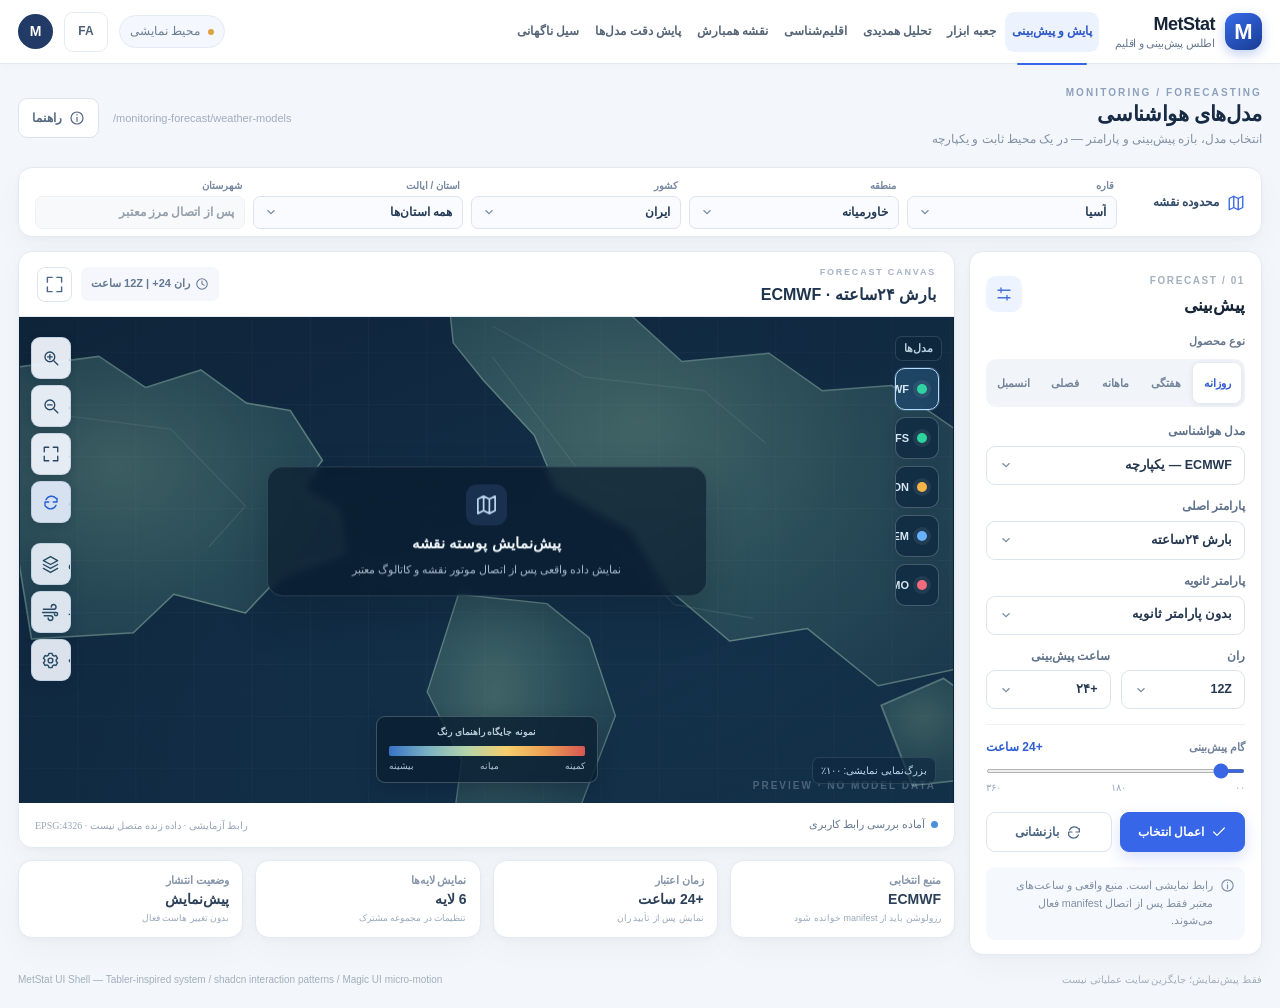
==== ui_tabler_vnext_preview/index.html @ 44df640d "feat(ui-preview): add ui_tabler_vnext_preview/index.html" ====
<!doctype html>
<html lang="fa" dir="rtl">
<head>
<meta charset="utf-8">
<meta name="viewport" content="width=device-width,initial-scale=1,viewport-fit=cover">
<meta name="color-scheme" content="light">
<meta name="referrer" content="strict-origin-when-cross-origin">
<meta http-equiv="Content-Security-Policy" content="default-src 'self'; img-src 'self' data:; style-src 'self'; script-src 'self'; connect-src 'none'; object-src 'none'; base-uri 'self'; form-action 'self'">
<title>MetStat — اطلس هواشناسی | پیش‌نمایش رابط کاربری</title>
<link rel="stylesheet" href="theme.css">
<script defer src="app.js"></script>
</head>
<body>
<svg class="ms-icons" xmlns="http://www.w3.org/2000/svg" aria-hidden="true" focusable="false">
  <symbol id="i-sun" viewBox="0 0 24 24"><circle cx="12" cy="12" r="4"/><path d="M12 2v2m0 16v2M4.93 4.93l1.42 1.42m11.3 11.3 1.42 1.42M2 12h2m16 0h2M4.93 19.07l1.42-1.42m11.3-11.3 1.42-1.42"/></symbol>
  <symbol id="i-map" viewBox="0 0 24 24"><path d="m3 6 6-3 6 3 6-3v15l-6 3-6-3-6 3zM9 3v15m6-12v15"/></symbol>
  <symbol id="i-chevron" viewBox="0 0 24 24"><path d="m6 9 6 6 6-6"/></symbol>
  <symbol id="i-layers" viewBox="0 0 24 24"><path d="m12 2 9 5-9 5-9-5 9-5zm-9 10 9 5 9-5M3 17l9 5 9-5"/></symbol>
  <symbol id="i-sliders" viewBox="0 0 24 24"><path d="M4 7h16M4 17h16M8 4v6m8 4v6"/></symbol>
  <symbol id="i-wind" viewBox="0 0 24 24"><path d="M3 8h13a3 3 0 1 0-3-3M2 12h17a2 2 0 1 1-2 2M4 16h8a3 3 0 1 1-3 3"/></symbol>
  <symbol id="i-zoom-in" viewBox="0 0 24 24"><circle cx="10.5" cy="10.5" r="6.5"/><path d="m16 16 5 5M7.5 10.5h6m-3-3v6"/></symbol>
  <symbol id="i-zoom-out" viewBox="0 0 24 24"><circle cx="10.5" cy="10.5" r="6.5"/><path d="m16 16 5 5M7.5 10.5h6"/></symbol>
  <symbol id="i-maximize" viewBox="0 0 24 24"><path d="M3 9V3h6m12 6V3h-6M3 15v6h6m12-6v6h-6"/></symbol>
  <symbol id="i-refresh" viewBox="0 0 24 24"><path d="M20 7v5h-5M4 17v-5h5m-3.7-3a8 8 0 0 1 13.3-2l1.4 1.4M4 17l1.4 1.4a8 8 0 0 0 13.3-2"/></symbol>
  <symbol id="i-info" viewBox="0 0 24 24"><circle cx="12" cy="12" r="9"/><path d="M12 11v6m0-10v.5"/></symbol>
  <symbol id="i-search" viewBox="0 0 24 24"><circle cx="10.5" cy="10.5" r="7"/><path d="m16 16 5 5"/></symbol>
  <symbol id="i-clock" viewBox="0 0 24 24"><circle cx="12" cy="12" r="9"/><path d="M12 7v5l3.5 2"/></symbol>
  <symbol id="i-download" viewBox="0 0 24 24"><path d="M12 3v12m-4-4 4 4 4-4M4 17v4h16v-4"/></symbol>
  <symbol id="i-setting" viewBox="0 0 24 24"><path d="M10 3h4l.6 2.3 2 1.1 2.3-.7 2 3.5-1.7 1.7v2.2l1.7 1.7-2 3.5-2.3-.7-2 1.1L14 21h-4l-.6-2.3-2-1.1-2.3.7-2-3.5 1.7-1.7v-2.2L3.1 9.2l2-3.5 2.3.7 2-1.1z"/><circle cx="12" cy="12" r="3"/></symbol>
  <symbol id="i-arrow" viewBox="0 0 24 24"><path d="m9 18 6-6-6-6"/></symbol>
  <symbol id="i-play" viewBox="0 0 24 24"><path d="m8 5 11 7-11 7z"/></symbol>
  <symbol id="i-pause" viewBox="0 0 24 24"><path d="M8 5v14m8-14v14"/></symbol>
  <symbol id="i-eye" viewBox="0 0 24 24"><path d="M2 12s4-7 10-7 10 7 10 7-4 7-10 7S2 12 2 12z"/><circle cx="12" cy="12" r="3"/></symbol>
  <symbol id="i-menu" viewBox="0 0 24 24"><path d="M4 6h16M4 12h16M4 18h16"/></symbol>
  <symbol id="i-check" viewBox="0 0 24 24"><path d="m4 12 5 5L20 6"/></symbol>
</svg>
<div class="ms-app" id="msApp">
  <header class="ms-header" aria-label="ناوبری اصلی">
    <div class="ms-header-right">
      <a class="ms-brand" href="/monitoring-forecast/weather-models" data-route aria-label="MetStat - صفحه مدل‌های هواشناسی"><span class="ms-brandmark" aria-hidden="true"><span>M</span></span><span class="ms-brandcopy"><strong>MetStat</strong><small>اطلس پیش‌بینی و اقلیم</small></span></a>
      <nav class="ms-nav" aria-label="صفحات اصلی">
        <a href="/monitoring-forecast/weather-models" data-route data-nav="weather-models" aria-current="page">پایش و پیش‌بینی</a>
        <a href="/meteorological-tools" data-route data-nav="meteorological-tools">جعبه ابزار</a>
        <a href="/synoptic-analysis" data-route data-nav="synoptic-analysis">تحلیل همدیدی</a>
        <a href="/climate-analytics" data-route data-nav="climate-analytics">اقلیم‌شناسی</a>
        <a href="/rainfall-isohyet" data-route data-nav="rainfall-isohyet">نقشه همبارش</a>
        <a href="/forecast-verification" data-route data-nav="forecast-verification">پایش دقت مدل‌ها</a>
        <a href="/flash-flood" data-route data-nav="flash-flood">سیل ناگهانی</a>
      </nav>
    </div>
    <div class="ms-header-left">
      <span class="ms-context-pill"><span class="ms-live-dot"></span> محیط نمایشی</span>
      <button class="ms-header-action" type="button" data-action="language" aria-label="تغییر زبان">FA</button>
      <span class="ms-avatar" title="حساب کاربری نمایشی" aria-label="حساب کاربری">M</span>
    </div>
  </header>
  <main class="ms-main">
    <section class="ms-intro" aria-label="عنوان صفحه">
      <div class="ms-title-stack"><span class="ms-eyebrow">MONITORING / FORECASTING</span><h1 id="msPageTitle">مدل‌های هواشناسی</h1><p id="msPageSubtitle">انتخاب مدل، بازه پیش‌بینی و پارامتر — در یک محیط ثابت و یکپارچه</p></div>
      <div class="ms-intro-actions"><span class="ms-status-muted" id="msRouteLabel">/monitoring-forecast/weather-models</span><button class="ms-btn ms-btn-quiet" type="button" data-action="info"><svg><use href="#i-info"/></svg><span>راهنما</span></button></div>
    </section>
    <section class="ms-geo-bar card" aria-label="انتخاب محدوده‌های جغرافیایی">
      <div class="ms-geo-intro"><svg><use href="#i-map"/></svg><span>محدوده نقشه</span></div>
      <label class="ms-geo-select"><span>قاره</span><select id="msContinent" aria-label="انتخاب قاره"><option value="asia" selected>آسیا</option><option value="world">کل جهان</option><option value="europe">اروپا</option><option value="africa">آفریقا</option><option value="north-america">آمریکای شمالی</option><option value="south-america">آمریکای جنوبی</option><option value="oceania">اقیانوسیه</option></select></label>
      <label class="ms-geo-select"><span>منطقه</span><select id="msRegion" aria-label="انتخاب منطقه"><option value="middle-east" selected>خاورمیانه</option><option value="none">انتخاب کنید</option></select></label>
      <label class="ms-geo-select"><span>کشور</span><select id="msCountry" aria-label="انتخاب کشور"><option value="iran" selected>ایران</option><option value="none">انتخاب کنید</option></select></label>
      <label class="ms-geo-select"><span>استان / ایالت</span><select id="msProvince" aria-label="انتخاب استان یا ایالت"><option value="">همه استان‌ها</option><option value="fars">فارس (نمایشی)</option></select></label>
      <label class="ms-geo-select"><span>شهرستان</span><select id="msCounty" aria-label="انتخاب شهرستان" disabled><option value="">پس از اتصال مرز معتبر</option></select></label>
    </section>
    <div class="ms-workspace">
      <aside class="ms-forecast card" aria-label="تنظیمات پیش‌بینی">
        <div class="ms-panel-heading"><div><small>01 / FORECAST</small><h2>پیش‌بینی</h2></div><span class="ms-mini-icon"><svg><use href="#i-sliders"/></svg></span></div>
        <fieldset class="ms-periods"><legend>نوع محصول</legend><div class="ms-period-grid" role="group" aria-label="نوع پیش‌بینی"><button type="button" class="ms-period active" data-period="daily" aria-pressed="true">روزانه</button><button type="button" class="ms-period" data-period="weekly" aria-pressed="false">هفتگی</button><button type="button" class="ms-period" data-period="monthly" aria-pressed="false">ماهانه</button><button type="button" class="ms-period" data-period="seasonal" aria-pressed="false">فصلی</button><button type="button" class="ms-period" data-period="ensemble" aria-pressed="false">انسمبل</button></div></fieldset>
        <div class="ms-field"><label for="msModel">مدل هواشناسی</label><select class="form-select" id="msModel"><option value="ecmwf">ECMWF — یکپارچه</option><option value="gfs">GFS — یکپارچه</option><option value="icon">ICON</option><option value="gem">GEM / GDPS</option><option value="ukmo">UKMO</option></select></div>
        <div class="ms-field"><label for="msMainParameter">پارامتر اصلی</label><select class="form-select" id="msMainParameter"><option value="p24">بارش ۲۴ساعته</option><option value="t2m">دمای ۲ متری</option><option value="z500">ارتفاع ژئوپتانسیل ۵۰۰</option><option value="mslp">فشار سطح دریا</option></select></div>
        <div class="ms-field"><label for="msSecondaryParameter">پارامتر ثانویه</label><select class="form-select" id="msSecondaryParameter"><option value="none">بدون پارامتر ثانویه</option><option value="wind">بردار باد</option><option value="rh">رطوبت نسبی</option><option value="anomaly">آنومالی</option></select></div>
        <div class="ms-duo"><div class="ms-field"><label for="msRun">ران</label><select class="form-select" id="msRun"><option value="00">00Z</option><option value="06">06Z</option><option value="12" selected>12Z</option><option value="18">18Z</option></select></div><div class="ms-field"><label for="msLead">ساعت پیش‌بینی</label><select class="form-select" id="msLead"><option value="24">+۲۴</option><option value="48">+۴۸</option><option value="72">+۷۲</option><option value="120">+۱۲۰</option><option value="180">+۱۸۰</option><option value="240">+۲۴۰</option><option value="360">+۳۶۰</option></select></div></div>
        <div class="ms-timeline"><div><span>گام پیش‌بینی</span><strong id="msLeadText">+۲۴ ساعت</strong></div><input type="range" min="0" max="360" step="24" value="24" id="msLeadRange" aria-label="گام پیش‌بینی به ساعت"><div class="ms-timeline-mark"><span>۰۰</span><span>۱۸۰</span><span>۳۶۰</span></div></div>
        <div class="ms-forecast-actions"><button class="ms-btn ms-btn-primary" type="button" data-action="apply"><svg><use href="#i-check"/></svg>اعمال انتخاب</button><button class="ms-btn ms-btn-secondary" type="button" data-action="reset"><svg><use href="#i-refresh"/></svg>بازنشانی</button></div>
        <div class="ms-note"><svg><use href="#i-info"/></svg><p>رابط نمایشی است. منبع واقعی و ساعت‌های معتبر فقط پس از اتصال manifest فعال می‌شوند.</p></div>
      </aside>
      <section class="ms-map-column" aria-label="نمایش نقشه و نمودار">
        <div class="ms-map-card card">
          <div class="ms-map-heading"><div><span class="ms-map-kicker">FORECAST CANVAS</span><h2 id="msMapTitle">بارش ۲۴ ساعته · ECMWF</h2></div><div class="ms-map-heading-actions"><span class="ms-map-meta"><svg><use href="#i-clock"/></svg><span id="msMapValid">ران 12Z | +۲۴ ساعت</span></span><button class="ms-btn-icon ms-compact-toggle" type="button" data-action="fullscreen" aria-label="نمای تمام صفحه" aria-pressed="false"><svg><use href="#i-maximize"/></svg></button></div></div>
          <div class="ms-map-surface" id="msMapSurface" tabindex="0" aria-label="بوم نقشه؛ فعلاً نمایشی و فاقد داده واقعی">
            <svg class="ms-faux-map" xmlns="http://www.w3.org/2000/svg" viewBox="0 0 900 500" preserveAspectRatio="xMidYMid slice" role="img" aria-label="پس‌زمینه شماتیک برای بررسی رابط، نه نقشه پیش‌بینی واقعی">
              <defs><linearGradient id="sea" x1="0" y1="0" x2="1" y2="1"><stop offset="0" stop-color="#10263c"/><stop offset="1" stop-color="#173955"/></linearGradient><radialGradient id="land" cx=".36" cy=".38" r=".8"><stop offset="0" stop-color="#567e77"/><stop offset=".52" stop-color="#365e66"/><stop offset="1" stop-color="#254758"/></radialGradient><pattern id="grid" width="56" height="50" patternUnits="userSpaceOnUse"><path d="M56 0H0V50" fill="none" stroke="#dce9ee" stroke-width=".7" opacity=".10"/></pattern></defs>
              <rect width="900" height="500" fill="url(#sea)"/><path d="M-30 68 77 54l45 30 53-17 44 32 42 7 31 48-21 28 35 20 6 40-61 24-33 35-69-18-39 37-98 6Z" fill="url(#land)" stroke="#7da39b" stroke-width="1.5" opacity=".90"/><path d="m410-35 83 25 88 17 57 52 84-8 51 36 67-5 90 62v205l-103 22-68-55-75 12-58-49-36-58-73-41-21-50-49-53-29-36z" fill="url(#land)" stroke="#7da39b" stroke-width="1.4" opacity=".91"/><path d="m423 283 85 9 41 33 25 75-35 91-67 54-54-42 8-60-33-66z" fill="url(#land)" stroke="#7da39b" stroke-width="1.3" opacity=".88"/><path d="m830 390 60-26 42 30 10 64-82 9z" fill="url(#land)" stroke="#7da39b" opacity=".9"/><path d="m44 111 102 13 72 74-35 39m273-212 89 49 114 13 59 50m-262-82 95 125 110 25m-91 26 61 62 75 13" fill="none" stroke="#9db8ad" stroke-width="1.1" opacity=".21"/><rect width="900" height="500" fill="url(#grid)"/>
            </svg>
            <span class="ms-map-watermark">PREVIEW · NO MODEL DATA</span>
            <div class="ms-map-empty"><span class="ms-map-empty-icon"><svg><use href="#i-map"/></svg></span><strong>پیش‌نمایش پوسته نقشه</strong><span>نمایش داده واقعی پس از اتصال موتور نقشه و کاتالوگ معتبر</span></div>
            <div class="ms-model-rail" id="msModelRail" role="group" aria-label="دسترسی سریع مدل‌ها"><div class="ms-rail-label">مدل‌ها</div><button class="ms-rail-chip is-selected" type="button" data-quick-model="ecmwf" data-status="ready" aria-label="ECMWF - وضعیت نمایشی" aria-pressed="true"><span class="ms-chip-marker"></span><span class="ms-chip-name">ECMWF</span><span class="ms-chip-caption">نمونه</span></button><button class="ms-rail-chip" type="button" data-quick-model="gfs" data-status="ready" aria-label="GFS - وضعیت نمایشی" aria-pressed="false"><span class="ms-chip-marker"></span><span class="ms-chip-name">GFS</span><span class="ms-chip-caption">نمونه</span></button><button class="ms-rail-chip" type="button" data-quick-model="icon" data-status="updating" aria-label="ICON - درحال به‌روزرسانی نمایشی" aria-pressed="false"><span class="ms-chip-marker"></span><span class="ms-chip-name">ICON</span><span class="ms-chip-caption">نمونه</span></button><button class="ms-rail-chip" type="button" data-quick-model="gem" data-status="partial" aria-label="GEM - وضعیت آزمایشی" aria-pressed="false"><span class="ms-chip-marker"></span><span class="ms-chip-name">GEM</span><span class="ms-chip-caption">نمونه</span></button><button class="ms-rail-chip" type="button" data-quick-model="ukmo" data-status="missing" aria-label="UKMO - وضعیت آزمایشی" aria-pressed="false"><span class="ms-chip-marker"></span><span class="ms-chip-name">UKMO</span><span class="ms-chip-caption">نمونه</span></button></div>
            <div class="ms-map-left-rail" role="group" aria-label="ابزارهای اصلی نقشه"><button type="button" class="ms-rail-tool" data-action="zoom-in" data-label="بزرگ‌نمایی" aria-label="بزرگ‌نمایی"><svg><use href="#i-zoom-in"/></svg><span>بزرگ‌نمایی</span></button><button type="button" class="ms-rail-tool" data-action="zoom-out" data-label="کوچک‌نمایی" aria-label="کوچک‌نمایی"><svg><use href="#i-zoom-out"/></svg><span>کوچک‌نمایی</span></button><button type="button" class="ms-rail-tool" data-action="extent" data-label="گستره کامل" aria-label="گستره کامل"><svg><use href="#i-maximize"/></svg><span>گستره کامل</span></button><button type="button" class="ms-rail-tool ms-refresh-tool" data-action="refresh" data-label="تازه‌سازی" aria-label="تازه‌سازی"><svg><use href="#i-refresh"/></svg><span>تازه‌سازی</span></button></div>
            <div class="ms-overlay-group" role="group" aria-label="تنظیمات لایه‌ها و نمایش نقشه"><button type="button" class="ms-overlay-button" data-action="layers" aria-label="بازکردن تنظیمات لایه‌ها" aria-controls="msLayerPanel" aria-expanded="false"><svg><use href="#i-layers"/></svg><span>لایه‌ها و نمایش</span></button><button type="button" class="ms-overlay-button" data-action="wind" aria-label="نمایش تنظیمات باد" aria-controls="msLayerPanel"><svg><use href="#i-wind"/></svg><span>باد</span></button><button type="button" class="ms-overlay-button" data-action="settings" aria-label="تنظیمات نقشه" aria-controls="msLayerPanel"><svg><use href="#i-setting"/></svg><span>تنظیمات</span></button></div>
            <div class="ms-layer-panel" id="msLayerPanel" role="region" aria-label="لایه‌ها و کیفیت نمایش" aria-hidden="true" inert>
              <div class="ms-layer-head"><div><small>02 / MAP DISPLAY</small><h3>لایه‌ها و نمایش</h3></div><button type="button" class="ms-close" data-action="close-layers" aria-label="بستن پنل لایه‌ها">×</button></div>
              <div class="ms-layer-scroll"><fieldset class="ms-layer-set"><legend>لایه‌های جغرافیایی</legend><label class="ms-switch-row"><span>مرز شهرستان‌ها</span><input type="checkbox" data-layer="counties" checked><span class="ms-switch"></span></label><label class="ms-switch-row"><span>نقاط شهرهای کوچک</span><input type="checkbox" data-layer="towns" checked><span class="ms-switch"></span></label><label class="ms-switch-row"><span>روستاها</span><input type="checkbox" data-layer="villages"><span class="ms-switch"></span></label><label class="ms-switch-row"><span>راه‌ها</span><input type="checkbox" data-layer="roads" checked><span class="ms-switch"></span></label><label class="ms-switch-row"><span>رودخانه‌ها</span><input type="checkbox" data-layer="rivers" checked><span class="ms-switch"></span></label><label class="ms-switch-row"><span>دریاچه‌ها</span><input type="checkbox" data-layer="lakes" checked><span class="ms-switch"></span></label></fieldset><fieldset class="ms-layer-set"><legend>لیبل‌ها و خطوط</legend><label class="ms-switch-row"><span>نمایش نام مکان‌ها</span><input type="checkbox" data-layer="labels" checked><span class="ms-switch"></span></label><label class="ms-slider-row">ضخامت خطوط <output id="msLineWidthOutput">۲ px</output><input id="msLineWidth" type="range" min="1" max="6" step="1" value="2"></label><label class="ms-slider-row">اندازه برچسب‌ها <output id="msLabelSizeOutput">۱۴ px</output><input id="msLabelSize" type="range" min="11" max="20" step="1" value="14"></label></fieldset><fieldset class="ms-layer-set"><legend>حرکت باد</legend><label class="ms-switch-row"><span>انیمیشن ذرات باد</span><input type="checkbox" data-layer="wind"><span class="ms-switch"></span></label><label class="ms-slider-row">سرعت انیمیشن <output id="msWindSpeedOutput">۱ ×</output><input id="msWindSpeed" type="range" min="1" max="5" step="1" value="1"></label></fieldset></div>
              <div class="ms-layer-footer"><span>تغییرات از رویداد به موتور نقشه ارسال می‌شود.</span></div>
            </div>
            <div class="ms-colorbar"><span class="ms-colorbar-title">نمونه جایگاه راهنمای رنگ</span><div class="ms-gradient-scale" aria-hidden="true"></div><div class="ms-colorbar-labels"><span>کمینه</span><span>میانه</span><span>بیشینه</span></div></div>
            <span class="ms-zoom-label" id="msZoomInfo">بزرگ‌نمایی نمایشی: ۱۰۰٪</span>
          </div>
          <div class="ms-map-footer"><div class="ms-footer-status"><span class="ms-status-circle"></span><span id="msActionStatus" role="status" aria-live="polite">آماده بررسی رابط کاربری</span></div><div class="ms-footer-meta">EPSG:4326 <span aria-hidden="true">·</span> رابط آزمایشی <span aria-hidden="true">·</span> داده زنده متصل نیست</div></div>
        </div>
        <div class="ms-insight-strip"><article class="ms-stat card"><span>منبع انتخابی</span><strong id="msStatSource">ECMWF</strong><small>رزولوشن باید از manifest خوانده شود</small></article><article class="ms-stat card"><span>زمان اعتبار</span><strong id="msStatValid">+۲۴ ساعت</strong><small>نمایش پس از تأیید ران</small></article><article class="ms-stat card"><span>نمایش لایه‌ها</span><strong id="msStatLayers">۵ لایه</strong><small>تنظیمات در مجموعه مشترک</small></article><article class="ms-stat card"><span>وضعیت انتشار</span><strong>پیش‌نمایش</strong><small>بدون تغییر هاست فعال</small></article></div>
      </section>
    </div>
    <footer class="ms-page-foot"><span>MetStat UI Shell — Tabler-inspired system / shadcn interaction patterns / Magic UI micro-motion</span><span>فقط پیش‌نمایش؛ جایگزین سایت عملیاتی نیست</span></footer>
  </main>
</div>
<div class="ms-toast" id="msToast" role="status" aria-live="polite"></div>
</body>
</html>
---- ui_tabler_vnext_preview/theme.css ----
/* MetStat UI vNext — scoped design system. Source references:
 * Tabler @tabler/core 1.7.5 (MIT) visual grammar: cards, pills, forms, contextual actions.
 * shadcn/ui (MIT) interaction patterns: semantic tokens, switch, focus and disclosure.
 * Magic UI (MIT) motion principles: restrained shimmer/pulse, reduced-motion support.
 * This lean standalone preview bundles no third-party network assets or framework.
 * Do NOT link the legacy Tabler CSS globally before isolating conflicting rules.
 */
:root {
  --ms-bg: #f3f6fa; --ms-card: #fff; --ms-ink: #152437; --ms-muted:#677990;
  --ms-line:#e4eaf1; --ms-primary:#3766e8; --ms-primary-soft:#edf2ff;
  --ms-shadow:0 2px 6px #12263b07,0 12px 32px #142c4908;
  --ms-radius:14px; --ms-radius-sm:9px; --ms-tap:40px;
  --ms-success:#18a879; --ms-danger:#e45a68; --ms-info:#448bda;
}
* {box-sizing:border-box}
html {min-width:0;overflow-x:auto;overscroll-behavior-x:contain}
body {margin:0; background:var(--ms-bg); color:var(--ms-ink); font-family:Vazirmatn,IRANSans,'Segoe UI',Tahoma,Arial,sans-serif; font-size:14px; line-height:1.55;overflow-x:auto}
button,select,input{font:inherit;color:inherit}
button{cursor:pointer}
button:disabled{cursor:not-allowed}
select:disabled{opacity:.48;cursor:not-allowed}
button:focus-visible,a:focus-visible,select:focus-visible,input:focus-visible {outline:3px solid #8db3ff!important;outline-offset:2px;z-index:10}
a{text-decoration:none;color:inherit}
svg{fill:none;stroke:currentColor;stroke-width:1.8;stroke-linecap:round;stroke-linejoin:round;flex:none;width:19px;height:19px}
.ms-icons{position:absolute!important;width:0;height:0;overflow:hidden}
.ms-app {min-width:1180px;max-width:1880px;margin:0 auto;min-height:100vh;direction:rtl}
.ms-app .card {background:var(--ms-card);border:1px solid var(--ms-line);border-radius:var(--ms-radius);box-shadow:var(--ms-shadow)}
.ms-header {height:64px;display:flex;align-items:center;justify-content:space-between;gap:12px;padding:0 28px;background:#fff;border-bottom:1px solid #e5eaf0;position:sticky;top:0;z-index:90;white-space:nowrap;box-shadow:0 2px 12px #1f2e3f05}
.ms-header-right,.ms-header-left {display:flex;align-items:center;min-width:0}
.ms-header-right{gap:29px;flex:1 1 auto}
.ms-header-left{gap:11px;flex:0 0 auto}
.ms-brand {display:flex;gap:10px;align-items:center;flex:none;min-width:140px}
.ms-brandmark {height:37px;width:37px;border-radius:12px;background:linear-gradient(145deg,#386bea,#183c92);box-shadow:0 4px 12px #3965c650;display:grid;place-items:center;color:#fff;font:900 22px/1 'Segoe UI',Arial}
.ms-brandcopy{display:flex;flex-direction:column;line-height:1.12;gap:4px}
.ms-brandcopy strong{font-size:18px;letter-spacing:-.5px;font-family:'Segoe UI',Arial}
.ms-brandcopy small{font-size:10.5px;color:var(--ms-muted);letter-spacing:-.2px}
.ms-nav{display:flex;align-items:center;gap:2px;flex:1 1 auto;min-width:0;white-space:nowrap;overflow:visible}
.ms-nav a{height:40px;display:inline-flex;align-items:center;white-space:nowrap;position:relative;padding:0 10px;border-radius:9px;color:#546477;font-weight:600;font-size:12.5px;transition:background .16s,color .16s}
.ms-nav a:hover{background:#f2f6ff;color:#315bc4}
.ms-nav a[aria-current="page"]{background:var(--ms-primary-soft);color:#2c57c6}
.ms-nav a[aria-current="page"]::after{content:'';position:absolute;bottom:-13px;right:12px;left:12px;height:2px;background:var(--ms-primary);border-radius:3px}
.ms-context-pill{font-size:11.5px;background:#f4f7fd;border:1px solid #e4eaf6;border-radius:30px;padding:7px 10px;color:#6c7d93}
.ms-live-dot,.ms-status-circle{display:inline-block;vertical-align:middle;margin-left:5px;width:6px;height:6px;border-radius:50%;background:#e1a13e}
.ms-header-action{height:40px;width:44px;background:#fff;border:1px solid var(--ms-line);border-radius:9px;font-size:12px;font-family:'Segoe UI',Arial;font-weight:800;color:#4d6078}
.ms-avatar{display:grid;place-items:center;height:35px;width:35px;border-radius:50%;background:#213b66;color:white;font-weight:800;font-family:'Segoe UI',Arial}
.ms-main{padding:18px 28px 20px}
.ms-intro{display:flex;align-items:center;justify-content:space-between;height:72px;margin-bottom:13px}
.ms-title-stack{display:flex;flex-direction:column;gap:2px}
.ms-eyebrow{color:#8da0bb;font:700 10px 'Segoe UI',Arial;letter-spacing:2.1px}
.ms-intro h1{font-size:21px;line-height:1.35;margin:0;letter-spacing:-.35px;font-weight:900;color:#182b44}
.ms-intro p{margin:0;font-size:12px;color:#8391a5}
.ms-intro-actions{display:flex;align-items:center;gap:14px}
.ms-status-muted{font:500 11px 'Segoe UI',Arial;direction:ltr;color:#a0acbd;max-width:310px;overflow:hidden;text-overflow:ellipsis}
.ms-btn{min-height:40px;border:1px solid #dce3ee;border-radius:9px;height:38px;padding:0 13px;display:inline-flex;align-items:center;justify-content:center;gap:7px;font-size:12px;font-weight:800;white-space:nowrap;transition:background .16s,border-color .16s,transform .16s}
.ms-btn:hover{transform:translateY(-1px)}
.ms-btn svg{width:16px;height:16px}
.ms-btn-quiet{background:white;color:#556981}
.ms-btn-secondary{background:white;color:#486382}
.ms-btn-primary{background:var(--ms-primary);border-color:var(--ms-primary);color:white;box-shadow:0 6px 16px #3766e833}
.ms-btn-primary:hover{background:#2455d1}
.ms-geo-bar {height:70px;display:grid;grid-template-columns:120px repeat(5,minmax(130px,1fr));align-items:center;gap:12px;padding:10px 16px;margin-bottom:14px;min-width:0}
.ms-geo-intro{display:flex;align-items:center;gap:8px;font-weight:900;font-size:12px;color:#334b6a;white-space:nowrap}
.ms-geo-intro svg{color:var(--ms-primary);width:18px;height:18px}
.ms-geo-select{height:49px;display:flex;flex-direction:column;gap:2px;min-width:0}
.ms-geo-select>span{font-size:10px;color:#7788a1;padding-inline-start:3px;font-weight:700}
.ms-geo-select select {appearance:none;min-height:33px;border-radius:7px;border:1px solid #dce5ef;padding:0 10px 0 23px;background:#f9fbfe;color:#253b55;font-size:12px;font-weight:700;min-width:0;width:100%;outline-offset:1px;cursor:pointer;background-image:url("data:image/svg+xml,%3Csvg xmlns='http://www.w3.org/2000/svg' width='14' height='14' viewBox='0 0 24 24' fill='none' stroke='%23778CA4' stroke-width='2'%3E%3Cpath d='m6 9 6 6 6-6'/%3E%3C/svg%3E");background-repeat:no-repeat;background-position:10px center}
.ms-geo-select select:disabled{cursor:not-allowed;background:#f0f3f7}
.ms-workspace{display:grid;grid-template-columns:310px minmax(0,1fr);gap:14px;align-items:start}
.ms-forecast{min-width:0;padding:17px 16px 14px;min-height:598px;position:relative}
.ms-panel-heading{display:flex;justify-content:space-between;align-items:center;margin-bottom:14px}
.ms-panel-heading small,.ms-layer-head small{font:700 10px 'Segoe UI',Arial;letter-spacing:1.6px;color:#a3b0bf}
.ms-panel-heading h2,.ms-layer-head h3{margin:2px 0 0;font-size:17px;font-weight:900}
.ms-mini-icon{display:grid;place-items:center;width:36px;height:36px;border-radius:10px;background:#edf3ff;color:#4772d6}
.ms-mini-icon svg{width:18px;height:18px}
.ms-periods{margin:0 0 16px;padding:0;border:0;min-width:0}
.ms-periods legend{font-size:11px;font-weight:800;color:#64768c;margin-bottom:9px;padding:0}
.ms-period-grid{display:grid;grid-template-columns:repeat(5,1fr);gap:3px;padding:4px;border-radius:10px;background:#f1f4f9}
.ms-period{height:40px;padding:0 2px;background:transparent;border:0;border-radius:7px;font-size:11px;font-weight:700;color:#72839a}
.ms-period:hover{background:#e5ecfa}
.ms-period.active{background:white;color:#315bd1;box-shadow:0 1px 6px #1a30521a}
.ms-field{min-width:0;display:flex;flex-direction:column;gap:5px;margin-bottom:13px}
.ms-field label{font-size:11.5px;font-weight:800;color:#5d718b}
.ms-field select,.ms-app .form-select{appearance:none;border:1px solid #dbe4ee;border-radius:9px;height:39px;min-height:39px;width:100%;padding:0 12px 0 26px;background:#fff;color:#24374f;font-size:12.5px;font-weight:700;cursor:pointer;background-image:url("data:image/svg+xml,%3Csvg xmlns='http://www.w3.org/2000/svg' width='14' height='14' viewBox='0 0 24 24' fill='none' stroke='%23778CA4' stroke-width='2'%3E%3Cpath d='m6 9 6 6 6-6'/%3E%3C/svg%3E");background-repeat:no-repeat;background-position:12px center}
.ms-field select:hover{border-color:#b7c9ea}
.ms-duo{display:grid;grid-template-columns:1fr 1fr;gap:10px}
.ms-timeline{border-top:1px solid #edf0f4;padding-top:13px;margin-top:2px;margin-bottom:17px}
.ms-timeline>div:first-child{display:flex;align-items:center;justify-content:space-between;color:#71839a;font-size:11px;font-weight:700}
.ms-timeline strong{color:#305dd0;font-size:12px}
input[type="range"]{accent-color:#3866e4;cursor:pointer}
.ms-timeline input{width:100%;margin:12px 0 1px;height:4px}
.ms-timeline-mark{display:flex;justify-content:space-between;color:#9aa9bb;font-size:10px}
.ms-forecast-actions{display:flex;gap:8px}
.ms-forecast-actions .ms-btn{flex:1;min-width:0}
.ms-note{display:flex;align-items:flex-start;gap:7px;background:#f5f8fc;border-radius:9px;margin-top:15px;padding:10px;color:#8190a5}
.ms-note svg{width:15px;height:15px;margin-top:1px}
.ms-note p{font-size:10.7px;line-height:1.65;margin:0}
.ms-map-column{min-width:0}
.ms-map-card{overflow:hidden}
.ms-map-heading{height:65px;display:flex;justify-content:space-between;align-items:center;padding:0 18px;border-bottom:1px solid var(--ms-line)}
.ms-map-heading>div:first-child{min-width:0}
.ms-map-kicker{font:700 9px 'Segoe UI',Arial;letter-spacing:1.8px;color:#a6b4c6}
.ms-map-heading h2{font-size:16px;font-weight:900;margin:1px 0 0;color:#1e344d}
.ms-map-heading-actions{display:flex;align-items:center;gap:9px}
.ms-map-meta{display:inline-flex;align-items:center;gap:5px;background:#f5f7fc;border-radius:7px;color:#637892;padding:8px 10px;font-size:11px;font-weight:700;white-space:nowrap}
.ms-map-meta svg{width:14px;height:14px}
.ms-btn-icon{width:35px;height:35px;border-radius:8px;display:grid;place-items:center;border:1px solid #dce4ee;background:white;color:#4c6887}
.ms-btn-icon:hover{background:#f0f5ff}
.ms-map-surface{height:486px;min-height:400px;position:relative;overflow:hidden;background:#0f2741;isolation:isolate}
.ms-faux-map{position:absolute;width:100%;height:100%;inset:0;opacity:.93;pointer-events:none}
.ms-map-surface::after{position:absolute;content:'';inset:0;pointer-events:none;z-index:0;background:radial-gradient(ellipse at center,#1c39550a,#0b21344d 92%)}
.ms-map-watermark{position:absolute;right:18px;bottom:12px;font:700 10px 'Segoe UI',Arial;letter-spacing:2px;opacity:.27;color:#e1edfa;z-index:1}
.ms-map-empty{position:absolute;top:44%;left:50%;transform:translate(-50%,-50%);display:flex;flex-direction:column;align-items:center;text-align:center;gap:6px;z-index:1;pointer-events:none;width:440px;max-width:60%;padding:17px 20px;border:1px solid #b4cada2f;border-radius:16px;background:#09192ca6;box-shadow:0 20px 40px #09162140;backdrop-filter:blur(4px)}
.ms-map-empty-icon{border-radius:11px;width:41px;height:41px;display:grid;place-items:center;background:#628dd529;color:#bed5f0}
.ms-map-empty-icon svg{width:23px;height:23px}
.ms-map-empty strong{font-size:15px;color:#f0f6fb;font-weight:900}
.ms-map-empty>span:last-child{font-size:11px;color:#a9bbcb}
.ms-model-rail{position:absolute;right:12px;top:19px;display:flex;flex-direction:column;gap:7px;align-items:flex-end;z-index:8;min-width:46px}
.ms-rail-label{font-size:11px;color:#b8cfe0;background:#0d273cb3;border:1px solid #ffffff20;border-radius:7px;padding:3px 8px;font-weight:700;align-self:flex-end}
.ms-rail-chip{display:flex;flex-direction:row;align-items:center;gap:8px;width:44px;height:42px;border:1px solid #ffffff38;background:#112c44e3;color:#d7e8f4;border-radius:10px;overflow:hidden;transition:width .24s cubic-bezier(.22,.8,.23,1),background .2s,border-color .2s;white-space:nowrap;padding:0 11px;box-shadow:0 3px 12px #10253a29;backdrop-filter:blur(8px);direction:rtl}
.ms-rail-chip:hover,.ms-rail-chip:focus-visible,.ms-rail-chip[data-expanded="true"]{width:144px;background:#1c3950f2}
.ms-rail-chip.is-selected{border-color:#b6dbff;background:#21496add;box-shadow:0 0 0 1px #9ac8ff33}
.ms-chip-marker{flex:0 0 10px;width:10px;height:10px;border-radius:50%;background:#5f829e;box-shadow:0 0 0 4px #ffffff11}
.ms-rail-chip[data-status="ready"] .ms-chip-marker{background:#2ed4a0}
.ms-rail-chip[data-status="missing"] .ms-chip-marker{background:#f26b7a}
.ms-rail-chip[data-status="partial"] .ms-chip-marker{background:#67b2ff}
.ms-rail-chip[data-status="updating"] .ms-chip-marker{background:#f7b548;animation:ms-chip-pulse 1.5s ease-in-out infinite}
.ms-chip-name{font:800 11px 'Segoe UI',Arial;flex:none;min-width:54px;text-align:right}
.ms-chip-caption{font-size:10px;color:#9dbee0;opacity:.8;flex:none}
.ms-map-left-rail{position:absolute;left:12px;top:20px;display:flex;flex-direction:column;gap:6px;align-items:flex-start;z-index:7}
.ms-rail-tool{display:flex;align-items:center;justify-content:flex-start;gap:9px;width:40px;height:42px;padding:0 10px;background:#f4f8ffed;border:1px solid #a1b5cd70;border-radius:9px;color:#274763;white-space:nowrap;overflow:hidden;font-size:11px;font-weight:800;transition:width .22s cubic-bezier(.22,.8,.23,1),background .15s;box-shadow:0 2px 9px #0c223133;direction:ltr}
.ms-rail-tool:hover,.ms-rail-tool:focus-visible,.ms-rail-tool[data-expanded="true"]{width:120px;background:white}
.ms-rail-tool span{direction:rtl}
.ms-rail-tool svg{width:18px;height:18px}
.ms-refresh-tool{margin-top:0;background:#e7f1ffe8;color:#245ed2}
.ms-overlay-group{display:flex;align-items:flex-start;flex-direction:column;gap:6px;position:absolute;left:12px;top:226px;z-index:9}
.ms-overlay-button{display:flex;align-items:center;gap:8px;width:40px;height:42px;overflow:hidden;white-space:nowrap;padding:0 9px;border:1px solid #b0c7da99;border-radius:9px;background:#eaf1f9ee;color:#284c66;box-shadow:0 4px 13px #071e3d2e;transition:width .23s ease;direction:ltr;font-size:11px;font-weight:800}
.ms-overlay-button svg{width:19px;height:19px}
.ms-overlay-button span{direction:rtl}
.ms-overlay-button:hover,.ms-overlay-button:focus-visible,.ms-overlay-button[data-expanded="true"]{width:134px;background:white}
.ms-overlay-button[data-open="true"]{background:#dceaff;color:#2c5cd5;border-color:#98bafa}
.ms-layer-panel{position:absolute;z-index:20;top:17px;left:58px;width:304px;height:min(450px,calc(100% - 30px));display:flex;flex-direction:column;background:#fffffffa;border:1px solid #d5e1eb;border-radius:13px;box-shadow:0 18px 55px #0b1e3660;transform:translateX(-10px) scale(.98);opacity:0;pointer-events:none;transition:opacity .19s ease,transform .19s ease;direction:rtl}
.ms-layer-panel[data-open="true"]{transform:translateX(0) scale(1);opacity:1;pointer-events:auto}
.ms-layer-head{padding:13px 15px 10px;display:flex;align-items:center;justify-content:space-between;border-bottom:1px solid #ebeff3}
.ms-layer-head h3{font-size:15px}
.ms-close{background:#f1f4f8;border:0;width:28px;height:28px;border-radius:7px;font-size:20px;line-height:1;color:#5a6e86}
.ms-layer-scroll{padding:4px 15px 10px;overflow-y:auto;overscroll-behavior:contain;scrollbar-width:thin;flex:1;min-height:0}
.ms-layer-set{border:0;border-bottom:1px solid #edf1f5;padding:8px 0 11px;margin:0}
.ms-layer-set:last-child{border-bottom:0}
.ms-layer-set legend{font-size:10.5px;font-weight:900;color:#53719b;padding:0 0 3px}
.ms-switch-row{height:33px;display:flex;justify-content:space-between;align-items:center;font-size:11.5px;font-weight:700;color:#3a516e;cursor:pointer}
.ms-switch-row input{position:absolute;opacity:0;width:1px;height:1px}
.ms-switch{position:relative;border-radius:30px;background:#cbd4e2;height:20px;width:35px;transition:background .18s}
.ms-switch:after{content:'';position:absolute;top:3px;right:3px;width:14px;height:14px;background:white;border-radius:50%;box-shadow:0 1px 3px #0002;transition:transform .18s}
.ms-switch-row input:checked+.ms-switch{background:#3768e7}
.ms-switch-row input:checked+.ms-switch:after{transform:translateX(-15px)}
.ms-switch-row input:focus-visible+.ms-switch{outline:3px solid #a3beff;outline-offset:3px}
.ms-slider-row{display:grid;grid-template-columns:1fr auto;gap:7px;margin-top:10px;align-items:center;font-size:11px;color:#57708c;font-weight:700}
.ms-slider-row output{font-size:11px;color:#315bc4}
.ms-slider-row input{grid-column:1/-1;width:100%;margin:0 0 2px;height:14px}
.ms-layer-footer{font-size:9.5px;padding:8px 15px;background:#f6f8fb;color:#7889a1;border-top:1px solid #e9eff6;border-radius:0 0 12px 12px}
.ms-colorbar{position:absolute;z-index:2;bottom:20px;left:50%;transform:translateX(-50%);min-width:222px;padding:9px 12px 8px;border:1px solid #ffffff39;border-radius:9px;background:#0a2032d1;box-shadow:0 7px 17px #08192c56;color:#d8e9f8;pointer-events:none}
.ms-colorbar-title{text-align:center;display:block;font-size:9px;font-weight:700;color:#b8cbd9;margin-bottom:6px}
.ms-gradient-scale{height:10px;border-radius:2px;background:linear-gradient(to right,#3873c6,#7bb2c2,#b5d4aa,#f5cf6b,#ec9e54,#d75752)}
.ms-colorbar-labels{display:flex;justify-content:space-between;font-size:9px;opacity:.83;margin-top:4px}
.ms-zoom-label{position:absolute;bottom:19px;right:18px;z-index:3;font-size:10px;color:#c1d9ec;background:#0e2840aa;padding:5px 8px;border:1px solid #ffffff1c;border-radius:7px}
.ms-map-footer{height:44px;display:flex;align-items:center;justify-content:space-between;gap:10px;padding:0 16px;font-size:11px}
.ms-footer-status{color:#687c94;display:flex;align-items:center;min-width:0;gap:6px}
.ms-status-circle{width:7px;height:7px;background:#4b90db;margin:0}
.ms-footer-meta{font:500 10px 'Segoe UI',Tahoma;direction:ltr;color:#98a6b5;white-space:nowrap}
.ms-insight-strip{margin-top:12px;display:grid;grid-template-columns:repeat(4,minmax(0,1fr));gap:12px}
.ms-stat{padding:11px 13px;min-width:0;display:flex;flex-direction:column;gap:1px}
.ms-stat>span{font-size:10.5px;color:#8696aa;font-weight:700}
.ms-stat>strong{font-size:14px;color:#2c4059;font-weight:900}
.ms-stat>small{font-size:9px;color:#98a9bb;white-space:nowrap;overflow:hidden;text-overflow:ellipsis}
.ms-page-foot{display:flex;justify-content:space-between;align-items:center;margin:17px 0 0;color:#a3afbd;font-size:10px;direction:ltr}
.ms-page-foot span:last-child{direction:rtl}
.ms-toast{position:fixed;z-index:120;left:50%;bottom:24px;transform:translate(-50%,10px);pointer-events:none;opacity:0;padding:11px 18px;border-radius:10px;color:#fff;background:#18324f;box-shadow:0 7px 23px #0b1b365c;transition:transform .2s,opacity .2s;font-size:12px;font-weight:700;max-width:calc(100vw - 40px)}
.ms-toast[data-visible="true"]{opacity:1;transform:translate(-50%,0)}
.ms-map-column.ms-local-fullscreen{position:fixed;inset:0;z-index:100;padding:12px;background:#e9eff7;display:block;overflow-x:auto;overflow-y:hidden;width:100vw;max-width:100vw;overscroll-behavior-x:contain}
.ms-local-fullscreen .ms-map-card{width:max(1156px,calc(100vw - 24px));height:calc(100dvh - 24px);display:flex;flex-direction:column;min-height:0}
.ms-local-fullscreen .ms-map-surface{height:auto;flex:1;min-height:0}
.ms-local-fullscreen .ms-insight-strip{display:none}
.ms-local-fullscreen .ms-map-heading{flex:none}
.ms-local-fullscreen .ms-map-footer{flex:none}
@keyframes ms-chip-pulse{0%,100%{opacity:1;box-shadow:0 0 0 4px #f7b54822}50%{opacity:.48;box-shadow:0 0 0 8px #f7b54808}}
@media(min-width:1550px){.ms-app{max-width:1800px}.ms-map-surface{height:550px}.ms-forecast{min-height:662px}}
@media(max-width:1400px){.ms-main{padding-inline:18px}.ms-header{padding-inline:18px}.ms-header-right{gap:16px}.ms-nav a{padding:0 7px;font-size:11.7px}.ms-workspace{grid-template-columns:293px minmax(0,1fr)}.ms-geo-bar{gap:8px}}
@media(max-width:800px){
 /* Never switch to a mobile stack: horizontally pan a true desktop canvas. */
 body{font-size:14px}.ms-app{min-width:1180px;width:1180px;margin:0}
 .ms-header{position:relative}.ms-map-surface{height:460px}
 .ms-toast{position:fixed;left:20px;right:20px;transform:translate(0,10px);max-width:calc(100vw - 40px)}
 .ms-toast[data-visible="true"]{transform:translate(0,0)}
}
@media(prefers-reduced-motion:reduce){*,*::before,*::after{animation-duration:.01ms!important;animation-iteration-count:1!important;scroll-behavior:auto!important;transition-duration:.01ms!important}}
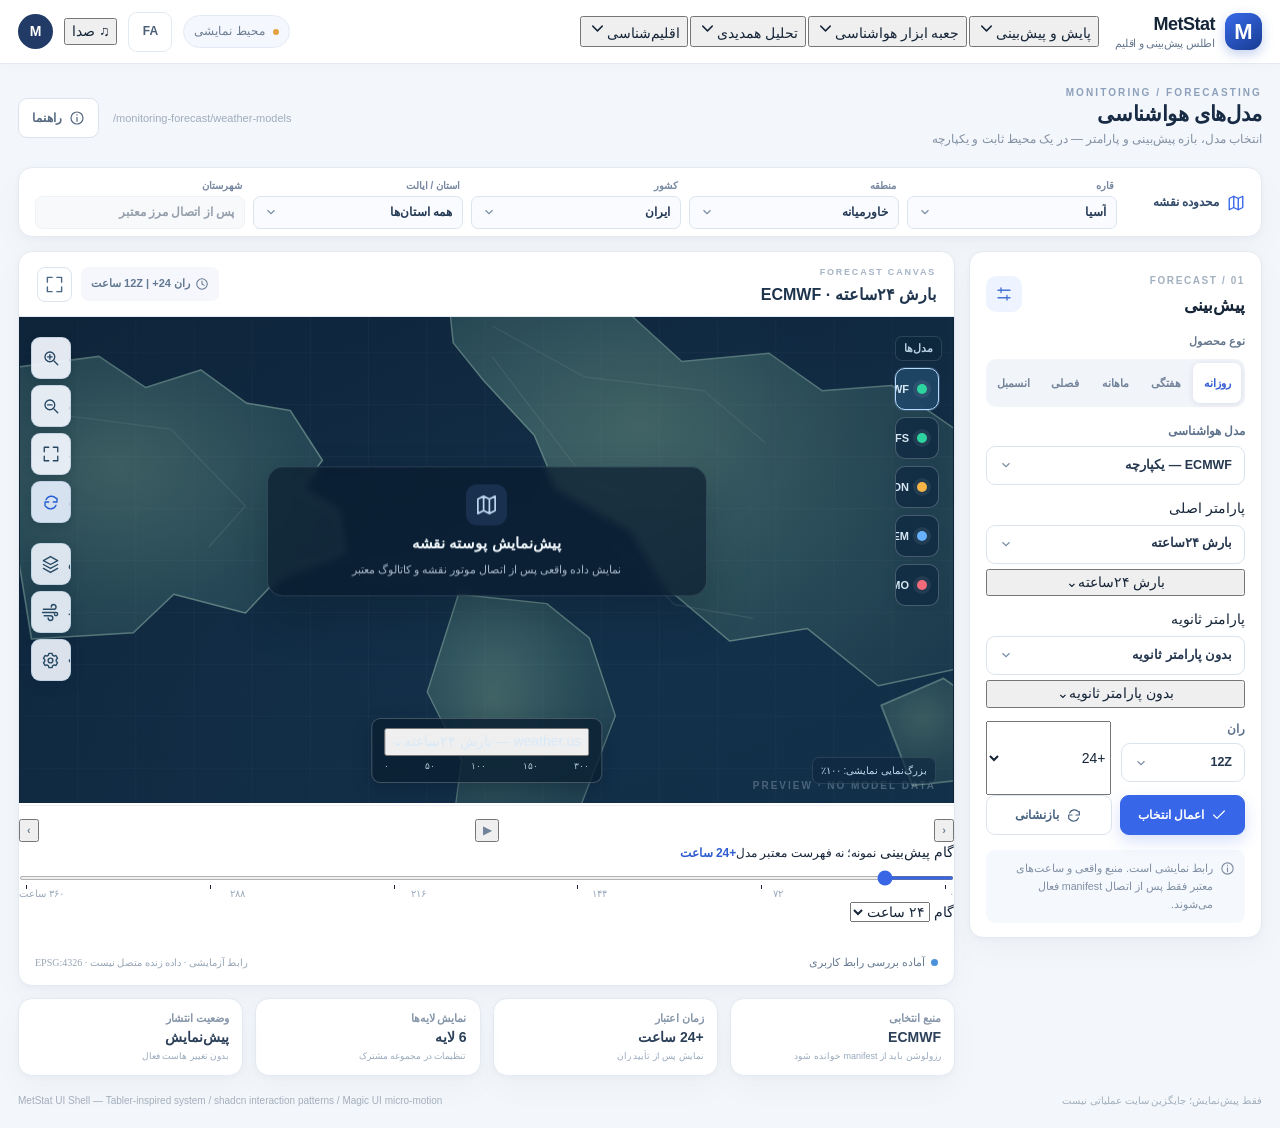
==== commit 257c0b1b: "feat(ui): sky/white/scarlet navigation, timeline and palette prototype" ====
--- a/ui_tabler_vnext_preview/index.html
+++ b/ui_tabler_vnext_preview/index.html
@@ -8,9 +8,13 @@
 <meta http-equiv="Content-Security-Policy" content="default-src 'self'; img-src 'self' data:; style-src 'self'; script-src 'self'; connect-src 'none'; object-src 'none'; base-uri 'self'; form-action 'self'">
 <title>MetStat — اطلس هواشناسی | پیش‌نمایش رابط کاربری</title>
 <link rel="stylesheet" href="theme.css">
+<link rel="stylesheet" href="vnext2.css">
+<link rel="stylesheet" href="home-atmosphere.css">
 <script defer src="app.js"></script>
+<script defer src="palette-data.js"></script>
+<script defer src="vnext2.js"></script>
 </head>
-<body>
+<body data-ui-theme="sky-scarlet">
 <svg class="ms-icons" xmlns="http://www.w3.org/2000/svg" aria-hidden="true" focusable="false">
   <symbol id="i-sun" viewBox="0 0 24 24"><circle cx="12" cy="12" r="4"/><path d="M12 2v2m0 16v2M4.93 4.93l1.42 1.42m11.3 11.3 1.42 1.42M2 12h2m16 0h2M4.93 19.07l1.42-1.42m11.3-11.3 1.42-1.42"/></symbol>
   <symbol id="i-map" viewBox="0 0 24 24"><path d="m3 6 6-3 6 3 6-3v15l-6 3-6-3-6 3zM9 3v15m6-12v15"/></symbol>
@@ -39,19 +43,16 @@
     <div class="ms-header-right">
       <a class="ms-brand" href="/monitoring-forecast/weather-models" data-route aria-label="MetStat - صفحه مدل‌های هواشناسی"><span class="ms-brandmark" aria-hidden="true"><span>M</span></span><span class="ms-brandcopy"><strong>MetStat</strong><small>اطلس پیش‌بینی و اقلیم</small></span></a>
       <nav class="ms-nav" aria-label="صفحات اصلی">
-        <a href="/monitoring-forecast/weather-models" data-route data-nav="weather-models" aria-current="page">پایش و پیش‌بینی</a>
-        <a href="/meteorological-tools" data-route data-nav="meteorological-tools">جعبه ابزار</a>
-        <a href="/synoptic-analysis" data-route data-nav="synoptic-analysis">تحلیل همدیدی</a>
-        <a href="/climate-analytics" data-route data-nav="climate-analytics">اقلیم‌شناسی</a>
-        <a href="/rainfall-isohyet" data-route data-nav="rainfall-isohyet">نقشه همبارش</a>
-        <a href="/forecast-verification" data-route data-nav="forecast-verification">پایش دقت مدل‌ها</a>
-        <a href="/flash-flood" data-route data-nav="flash-flood">سیل ناگهانی</a>
-      </nav>
+ <div class="ms-nav-group" data-nav-group="weather-models"><button type="button" class="ms-top-item" data-menu-trigger="monitor" aria-controls="msMenuMonitor" aria-expanded="false" aria-haspopup="true"><span>پایش و پیش‌بینی</span><svg><use href="#i-chevron"/></svg></button><div class="ms-nav-menu" id="msMenuMonitor" hidden role="group" aria-label="زیرصفحات پایش و پیش‌بینی"><a href="/monitoring-forecast/weather-models" data-route data-nav="weather-models">مدل‌های هواشناسی</a><a href="/forecast-verification" data-route data-nav="forecast-verification">پایش دقت مدل‌ها</a><a href="/flash-flood" data-route data-nav="flash-flood">پایش سیلاب ناگهانی</a></div></div>
+ <div class="ms-nav-group" data-nav-group="meteorological-tools"><button type="button" class="ms-top-item" data-menu-trigger="tools" aria-controls="msMenuTools" aria-expanded="false" aria-haspopup="true"><span>جعبه ابزار هواشناسی</span><svg><use href="#i-chevron"/></svg></button><div class="ms-nav-menu" id="msMenuTools" hidden role="group" aria-label="زیرصفحات جعبه ابزار"><a href="/meteorological-tools" data-route data-nav="meteorological-tools">صفحه ابزارها</a><a href="/rainfall-isohyet" data-route data-nav="rainfall-isohyet">تهیه نقشه همبارش</a></div></div>
+ <div class="ms-nav-group" data-nav-group="synoptic-analysis"><button type="button" class="ms-top-item" data-menu-trigger="synoptic" aria-controls="msMenuSynoptic" aria-expanded="false" aria-haspopup="true"><span>تحلیل همدیدی</span><svg><use href="#i-chevron"/></svg></button><div class="ms-nav-menu" id="msMenuSynoptic" hidden role="group" aria-label="زیرصفحات تحلیل همدیدی"><a href="/synoptic-analysis" data-route data-nav="synoptic-analysis">نقشه‌های همدیدی</a></div></div>
+ <div class="ms-nav-group" data-nav-group="climate-analytics"><button type="button" class="ms-top-item" data-menu-trigger="climate" aria-controls="msMenuClimate" aria-expanded="false" aria-haspopup="true"><span>اقلیم‌شناسی</span><svg><use href="#i-chevron"/></svg></button><div class="ms-nav-menu" id="msMenuClimate" hidden role="group" aria-label="زیرصفحات اقلیمی"><a href="/climate-analytics" data-route data-nav="climate-analytics">تحلیل شاخص‌های اقلیمی</a></div></div>
+ </nav>
     </div>
     <div class="ms-header-left">
       <span class="ms-context-pill"><span class="ms-live-dot"></span> محیط نمایشی</span>
       <button class="ms-header-action" type="button" data-action="language" aria-label="تغییر زبان">FA</button>
-      <span class="ms-avatar" title="حساب کاربری نمایشی" aria-label="حساب کاربری">M</span>
+      <button type="button" class="ms-sound-toggle" id="msSoundToggle" aria-label="بی‌صدا کردن صدای کلیک" title="صدای ظریف کلیک: روشن" aria-pressed="true">♫ <span>صدا</span></button><span class="ms-avatar" title="حساب کاربری نمایشی" aria-label="حساب کاربری">M</span>
     </div>
   </header>
   <main class="ms-main">
@@ -72,10 +73,15 @@
         <div class="ms-panel-heading"><div><small>01 / FORECAST</small><h2>پیش‌بینی</h2></div><span class="ms-mini-icon"><svg><use href="#i-sliders"/></svg></span></div>
         <fieldset class="ms-periods"><legend>نوع محصول</legend><div class="ms-period-grid" role="group" aria-label="نوع پیش‌بینی"><button type="button" class="ms-period active" data-period="daily" aria-pressed="true">روزانه</button><button type="button" class="ms-period" data-period="weekly" aria-pressed="false">هفتگی</button><button type="button" class="ms-period" data-period="monthly" aria-pressed="false">ماهانه</button><button type="button" class="ms-period" data-period="seasonal" aria-pressed="false">فصلی</button><button type="button" class="ms-period" data-period="ensemble" aria-pressed="false">انسمبل</button></div></fieldset>
         <div class="ms-field"><label for="msModel">مدل هواشناسی</label><select class="form-select" id="msModel"><option value="ecmwf">ECMWF — یکپارچه</option><option value="gfs">GFS — یکپارچه</option><option value="icon">ICON</option><option value="gem">GEM / GDPS</option><option value="ukmo">UKMO</option></select></div>
-        <div class="ms-field"><label for="msMainParameter">پارامتر اصلی</label><select class="form-select" id="msMainParameter"><option value="p24">بارش ۲۴ساعته</option><option value="t2m">دمای ۲ متری</option><option value="z500">ارتفاع ژئوپتانسیل ۵۰۰</option><option value="mslp">فشار سطح دریا</option></select></div>
-        <div class="ms-field"><label for="msSecondaryParameter">پارامتر ثانویه</label><select class="form-select" id="msSecondaryParameter"><option value="none">بدون پارامتر ثانویه</option><option value="wind">بردار باد</option><option value="rh">رطوبت نسبی</option><option value="anomaly">آنومالی</option></select></div>
-        <div class="ms-duo"><div class="ms-field"><label for="msRun">ران</label><select class="form-select" id="msRun"><option value="00">00Z</option><option value="06">06Z</option><option value="12" selected>12Z</option><option value="18">18Z</option></select></div><div class="ms-field"><label for="msLead">ساعت پیش‌بینی</label><select class="form-select" id="msLead"><option value="24">+۲۴</option><option value="48">+۴۸</option><option value="72">+۷۲</option><option value="120">+۱۲۰</option><option value="180">+۱۸۰</option><option value="240">+۲۴۰</option><option value="360">+۳۶۰</option></select></div></div>
-        <div class="ms-timeline"><div><span>گام پیش‌بینی</span><strong id="msLeadText">+۲۴ ساعت</strong></div><input type="range" min="0" max="360" step="24" value="24" id="msLeadRange" aria-label="گام پیش‌بینی به ساعت"><div class="ms-timeline-mark"><span>۰۰</span><span>۱۸۰</span><span>۳۶۰</span></div></div>
+        <div class="ms-field ms-parameter-field" data-picker="main"><span class="ms-param-title">پارامتر اصلی</span><select id="msMainParameter" class="ms-compat-select" tabindex="-1" aria-hidden="true" aria-label="پارامتر اصلی (مقدار سازگاری)"><option value="p24" selected>بارش ۲۴ساعته</option><option value="p6">بارش ۶ساعته</option><option value="p1">بارش ۱ساعته</option><option value="pacc">بارش تجمعی</option><option value="t2m">دمای ۲ متری</option><option value="t850">دمای تراز ۸۵۰</option><option value="tanom">آنومالی دما</option><option value="z500">ارتفاع ژئوپتانسیل ۵۰۰</option><option value="mslp">فشار سطح دریا</option><option value="rh">رطوبت نسبی</option><option value="wind">باد</option><option value="cape">CAPE</option></select><button type="button" class="ms-param-trigger" data-param-open="main" aria-controls="msParamPanelMain" aria-expanded="false"><span id="msParamValueMain">بارش ۲۴ساعته</span><span class="ms-triangle">⌄</span></button><div class="ms-param-panel" id="msParamPanelMain" hidden>
+<details open><summary>بارش و برف</summary><button type="button" data-param-choice="main" data-param-value="p24">بارش ۲۴ساعته</button><button type="button" data-param-choice="main" data-param-value="p6">بارش ۶ساعته</button><button type="button" data-param-choice="main" data-param-value="p1">بارش ۱ساعته</button><button type="button" data-param-choice="main" data-param-value="pacc">بارش تجمعی</button></details>
+<details><summary>دما و آنومالی‌ها</summary><button type="button" data-param-choice="main" data-param-value="t2m">دمای ۲ متری</button><button type="button" data-param-choice="main" data-param-value="t850">دمای تراز ۸۵۰</button><button type="button" data-param-choice="main" data-param-value="tanom">آنومالی دما</button></details>
+<details><summary>فشار و ارتفاع ژئوپتانسیل</summary><button type="button" data-param-choice="main" data-param-value="mslp">فشار سطح دریا</button><button type="button" data-param-choice="main" data-param-value="z500">ارتفاع ژئوپتانسیل ۵۰۰</button></details>
+<details><summary>باد و رطوبت و همرفت</summary><button type="button" data-param-choice="main" data-param-value="rh">رطوبت نسبی</button><button type="button" data-param-choice="main" data-param-value="wind">باد</button><button type="button" data-param-choice="main" data-param-value="cape">CAPE</button></details>
+</div></div>
+        <div class="ms-field ms-parameter-field" data-picker="secondary"><span class="ms-param-title">پارامتر ثانویه</span><select id="msSecondaryParameter" class="ms-compat-select" tabindex="-1" aria-hidden="true" aria-label="پارامتر ثانویه (مقدار سازگاری)"><option value="none" selected>بدون پارامتر ثانویه</option><option value="wind">بردار باد</option><option value="rh">رطوبت نسبی</option><option value="anomaly">آنومالی</option><option value="mslp">فشار سطح دریا</option><option value="z500">ارتفاع ژئوپتانسیل ۵۰۰</option></select><button type="button" class="ms-param-trigger" data-param-open="secondary" aria-controls="msParamPanelSecondary" aria-expanded="false"><span id="msParamValueSecondary">بدون پارامتر ثانویه</span><span class="ms-triangle">⌄</span></button><div class="ms-param-panel" id="msParamPanelSecondary" hidden><button type="button" class="ms-param-none" data-param-choice="secondary" data-param-value="none">بدون پارامتر ثانویه</button><details open><summary>باد و رطوبت</summary><button type="button" data-param-choice="secondary" data-param-value="wind">بردار باد</button><button type="button" data-param-choice="secondary" data-param-value="rh">رطوبت نسبی</button></details><details><summary>آنومالی و همدیدی</summary><button type="button" data-param-choice="secondary" data-param-value="anomaly">آنومالی</button><button type="button" data-param-choice="secondary" data-param-value="mslp">فشار سطح دریا</button><button type="button" data-param-choice="secondary" data-param-value="z500">ارتفاع ژئوپتانسیل ۵۰۰</button></details></div></div>
+        <div class="ms-duo ms-run-only"><div class="ms-field"><label for="msRun">ران</label><select class="form-select" id="msRun"><option value="00">00Z</option><option value="06">06Z</option><option value="12" selected>12Z</option><option value="18">18Z</option></select></div><select id="msLead" class="ms-compat-select" tabindex="-1" aria-hidden="true" aria-label="ساعت گام پیش‌بینی (مقدار پنهان سازگاری)"><option value="0">+0</option><option value="6">+6</option><option value="12">+12</option><option value="18">+18</option><option value="24" selected>+24</option><option value="36">+36</option><option value="48">+48</option><option value="60">+60</option><option value="72">+72</option><option value="96">+96</option><option value="120">+120</option><option value="144">+144</option><option value="168">+168</option><option value="192">+192</option><option value="216">+216</option><option value="240">+240</option><option value="264">+264</option><option value="288">+288</option><option value="312">+312</option><option value="336">+336</option><option value="360">+360</option></select></div>
+        
         <div class="ms-forecast-actions"><button class="ms-btn ms-btn-primary" type="button" data-action="apply"><svg><use href="#i-check"/></svg>اعمال انتخاب</button><button class="ms-btn ms-btn-secondary" type="button" data-action="reset"><svg><use href="#i-refresh"/></svg>بازنشانی</button></div>
         <div class="ms-note"><svg><use href="#i-info"/></svg><p>رابط نمایشی است. منبع واقعی و ساعت‌های معتبر فقط پس از اتصال manifest فعال می‌شوند.</p></div>
       </aside>
@@ -97,10 +103,11 @@
               <div class="ms-layer-scroll"><fieldset class="ms-layer-set"><legend>لایه‌های جغرافیایی</legend><label class="ms-switch-row"><span>مرز شهرستان‌ها</span><input type="checkbox" data-layer="counties" checked><span class="ms-switch"></span></label><label class="ms-switch-row"><span>نقاط شهرهای کوچک</span><input type="checkbox" data-layer="towns" checked><span class="ms-switch"></span></label><label class="ms-switch-row"><span>روستاها</span><input type="checkbox" data-layer="villages"><span class="ms-switch"></span></label><label class="ms-switch-row"><span>راه‌ها</span><input type="checkbox" data-layer="roads" checked><span class="ms-switch"></span></label><label class="ms-switch-row"><span>رودخانه‌ها</span><input type="checkbox" data-layer="rivers" checked><span class="ms-switch"></span></label><label class="ms-switch-row"><span>دریاچه‌ها</span><input type="checkbox" data-layer="lakes" checked><span class="ms-switch"></span></label></fieldset><fieldset class="ms-layer-set"><legend>لیبل‌ها و خطوط</legend><label class="ms-switch-row"><span>نمایش نام مکان‌ها</span><input type="checkbox" data-layer="labels" checked><span class="ms-switch"></span></label><label class="ms-slider-row">ضخامت خطوط <output id="msLineWidthOutput">۲ px</output><input id="msLineWidth" type="range" min="1" max="6" step="1" value="2"></label><label class="ms-slider-row">اندازه برچسب‌ها <output id="msLabelSizeOutput">۱۴ px</output><input id="msLabelSize" type="range" min="11" max="20" step="1" value="14"></label></fieldset><fieldset class="ms-layer-set"><legend>حرکت باد</legend><label class="ms-switch-row"><span>انیمیشن ذرات باد</span><input type="checkbox" data-layer="wind"><span class="ms-switch"></span></label><label class="ms-slider-row">سرعت انیمیشن <output id="msWindSpeedOutput">۱ ×</output><input id="msWindSpeed" type="range" min="1" max="5" step="1" value="1"></label></fieldset></div>
               <div class="ms-layer-footer"><span>تغییرات از رویداد به موتور نقشه ارسال می‌شود.</span></div>
             </div>
-            <div class="ms-colorbar"><span class="ms-colorbar-title">نمونه جایگاه راهنمای رنگ</span><div class="ms-gradient-scale" aria-hidden="true"></div><div class="ms-colorbar-labels"><span>کمینه</span><span>میانه</span><span>بیشینه</span></div></div>
+            <div class="ms-colorbar ms-colorbar-picker" id="msPalettePicker"><button class="ms-palette-trigger" type="button" id="msPaletteTrigger" data-palette-toggle aria-controls="msPaletteOptions" aria-expanded="false" aria-label="انتخاب رنگ‌بندی با پیش‌نمایش رنگی"><span class="ms-palette-top"><span id="msPaletteTitle">weather.us — بارش ۲۴ساعته</span><span class="ms-palette-chevron">⌄</span></span><span class="ms-gradient-scale" id="msSelectedPaletteStrip" aria-hidden="true"></span></button><div class="ms-colorbar-labels" id="msPaletteNumericLabels" dir="ltr" aria-label="اعداد رنگ‌بندی واقعی از کتابخانه قدیمی"> <span>۰</span><span>۵۰</span><span>۱۰۰</span><span>۱۵۰</span><span>۳۰۰</span></div><div class="ms-palette-options" id="msPaletteOptions" hidden role="group" aria-label="انتخاب رنگ‌بندی پارامتر"><div class="ms-palette-list-head"><strong>انتخاب رنگ‌بندی</strong><small>نمونه‌های بازیابی‌شده از کتابخانه MetStat</small></div><div class="ms-palette-scroll" id="msPaletteList"></div></div></div>
             <span class="ms-zoom-label" id="msZoomInfo">بزرگ‌نمایی نمایشی: ۱۰۰٪</span>
           </div>
-          <div class="ms-map-footer"><div class="ms-footer-status"><span class="ms-status-circle"></span><span id="msActionStatus" role="status" aria-live="polite">آماده بررسی رابط کاربری</span></div><div class="ms-footer-meta">EPSG:4326 <span aria-hidden="true">·</span> رابط آزمایشی <span aria-hidden="true">·</span> داده زنده متصل نیست</div></div>
+          <div class="ms-timeline ms-forecast-track" aria-label="نوار پیشرفته گام پیش‌بینی"><div class="ms-track-navigation"><button type="button" class="ms-track-btn" data-timeline="previous" aria-label="گام قبلی">‹</button><button type="button" class="ms-track-btn ms-track-play" data-timeline="play" id="msTimelinePlay" aria-label="پخش گام‌های پیش‌بینی" aria-pressed="false">▶</button><button type="button" class="ms-track-btn" data-timeline="next" aria-label="گام بعدی">›</button></div><div class="ms-track-body"><div class="ms-track-line"><span class="ms-track-caption">گام پیش‌بینی <small>نمونه؛ نه فهرست معتبر مدل</small></span><strong id="msLeadText">+۲۴ ساعت</strong></div><input type="range" min="0" max="360" step="6" value="24" id="msLeadRange" aria-label="تغییر گام پیش‌بینی؛ ساعت نمونه" list="msLeadTicks"><datalist id="msLeadTicks"><option value="0"></option><option value="72"></option><option value="144"></option><option value="216"></option><option value="288"></option><option value="360"></option></datalist><div class="ms-timeline-mark" aria-hidden="true"><span>۰</span><span>۷۲</span><span>۱۴۴</span><span>۲۱۶</span><span>۲۸۸</span><span>۳۶۰ ساعت</span></div></div><label class="ms-track-step">گام <select id="msStepSize" aria-label="فاصله حرکت بین گام‌ها"><option value="6">۶ ساعت</option><option value="12">۱۲ ساعت</option><option value="24" selected>۲۴ ساعت</option></select></label></div>
+<div class="ms-map-footer"><div class="ms-footer-status"><span class="ms-status-circle"></span><span id="msActionStatus" role="status" aria-live="polite">آماده بررسی رابط کاربری</span></div><div class="ms-footer-meta">EPSG:4326 <span aria-hidden="true">·</span> رابط آزمایشی <span aria-hidden="true">·</span> داده زنده متصل نیست</div></div>
         </div>
         <div class="ms-insight-strip"><article class="ms-stat card"><span>منبع انتخابی</span><strong id="msStatSource">ECMWF</strong><small>رزولوشن باید از manifest خوانده شود</small></article><article class="ms-stat card"><span>زمان اعتبار</span><strong id="msStatValid">+۲۴ ساعت</strong><small>نمایش پس از تأیید ران</small></article><article class="ms-stat card"><span>نمایش لایه‌ها</span><strong id="msStatLayers">۵ لایه</strong><small>تنظیمات در مجموعه مشترک</small></article><article class="ms-stat card"><span>وضعیت انتشار</span><strong>پیش‌نمایش</strong><small>بدون تغییر هاست فعال</small></article></div>
       </section>
